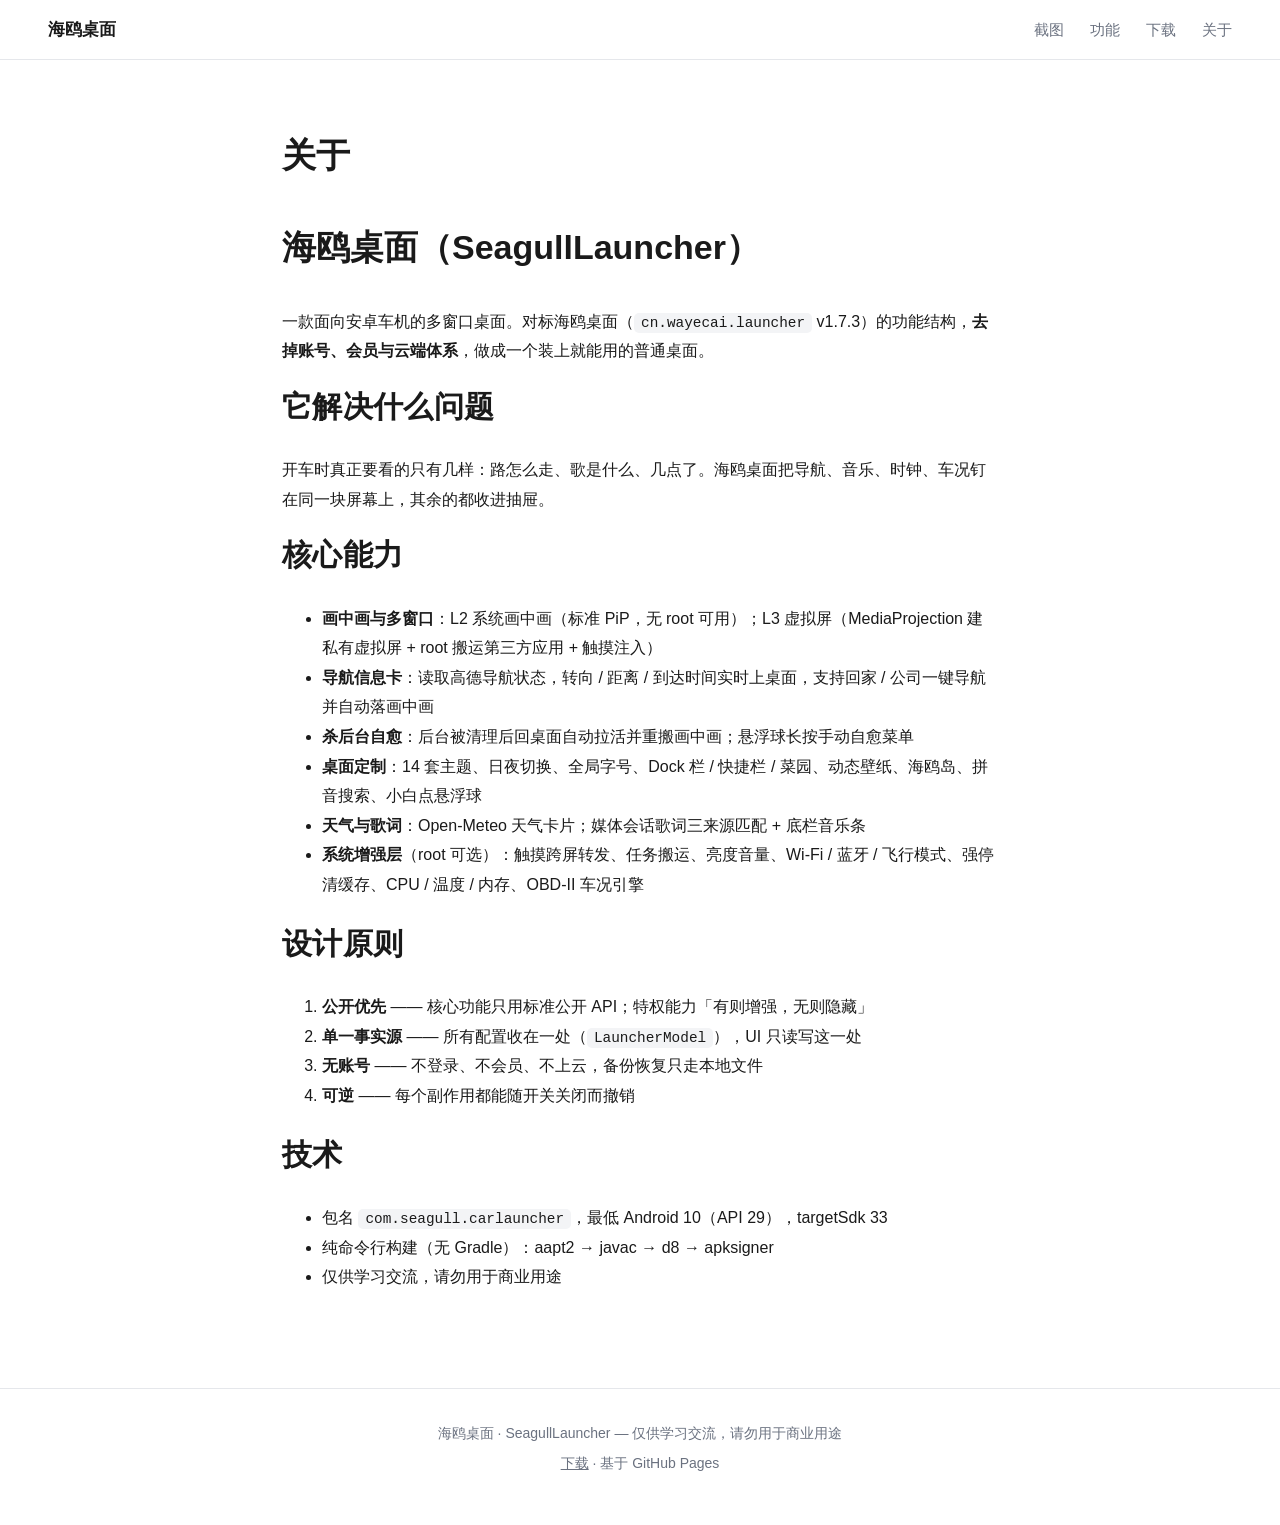
==== about/index.html @ 924c70ad "清理仓库链接：仓库转私密，仅保留 APK 下载直链；移动端 560px 适配" ====
<!DOCTYPE html>
<html lang="zh-CN">
<head>
  <meta charset="utf-8">
  <meta name="viewport" content="width=device-width, initial-scale=1, viewport-fit=cover">
  <title>关于 · 海鸥桌面</title>
  <meta name="description" content="海鸥桌面（SeagullLauncher）—— 安卓车机桌面启动器：高德画中画、导航信息卡、悬浮球自愈">
  <link rel="stylesheet" href="/css/style.css">
<meta name="generator" content="Hexo 8.1.2"></head>
<body>
  <nav class="topnav">
    <a class="brand" href="/">海鸥桌面</a>
    <div class="links">
      <a href="/#shots">截图</a>
      <a href="/#features">功能</a>
      <a href="/download/">下载</a>
      <a href="/about/">关于</a>
    </div>
  </nav>
  <main class="wrap">
    <article class="doc">
  <h1>关于</h1>
  <h1 id="海鸥桌面（SeagullLauncher）"><a href="#海鸥桌面（SeagullLauncher）" class="headerlink" title="海鸥桌面（SeagullLauncher）"></a>海鸥桌面（SeagullLauncher）</h1><p>一款面向安卓车机的多窗口桌面。对标海鸥桌面（<code>cn.wayecai.launcher</code> v1.7.3）的功能结构，<strong>去掉账号、会员与云端体系</strong>，做成一个装上就能用的普通桌面。</p>
<h2 id="它解决什么问题"><a href="#它解决什么问题" class="headerlink" title="它解决什么问题"></a>它解决什么问题</h2><p>开车时真正要看的只有几样：路怎么走、歌是什么、几点了。海鸥桌面把导航、音乐、时钟、车况钉在同一块屏幕上，其余的都收进抽屉。</p>
<h2 id="核心能力"><a href="#核心能力" class="headerlink" title="核心能力"></a>核心能力</h2><ul>
<li><strong>画中画与多窗口</strong>：L2 系统画中画（标准 PiP，无 root 可用）；L3 虚拟屏（MediaProjection 建私有虚拟屏 + root 搬运第三方应用 + 触摸注入）</li>
<li><strong>导航信息卡</strong>：读取高德导航状态，转向 &#x2F; 距离 &#x2F; 到达时间实时上桌面，支持回家 &#x2F; 公司一键导航并自动落画中画</li>
<li><strong>杀后台自愈</strong>：后台被清理后回桌面自动拉活并重搬画中画；悬浮球长按手动自愈菜单</li>
<li><strong>桌面定制</strong>：14 套主题、日夜切换、全局字号、Dock 栏 &#x2F; 快捷栏 &#x2F; 菜园、动态壁纸、海鸥岛、拼音搜索、小白点悬浮球</li>
<li><strong>天气与歌词</strong>：Open-Meteo 天气卡片；媒体会话歌词三来源匹配 + 底栏音乐条</li>
<li><strong>系统增强层</strong>（root 可选）：触摸跨屏转发、任务搬运、亮度音量、Wi-Fi &#x2F; 蓝牙 &#x2F; 飞行模式、强停清缓存、CPU &#x2F; 温度 &#x2F; 内存、OBD-II 车况引擎</li>
</ul>
<h2 id="设计原则"><a href="#设计原则" class="headerlink" title="设计原则"></a>设计原则</h2><ol>
<li><strong>公开优先</strong> —— 核心功能只用标准公开 API；特权能力「有则增强，无则隐藏」</li>
<li><strong>单一事实源</strong> —— 所有配置收在一处（<code>LauncherModel</code>），UI 只读写这一处</li>
<li><strong>无账号</strong> —— 不登录、不会员、不上云，备份恢复只走本地文件</li>
<li><strong>可逆</strong> —— 每个副作用都能随开关关闭而撤销</li>
</ol>
<h2 id="技术"><a href="#技术" class="headerlink" title="技术"></a>技术</h2><ul>
<li>包名 <code>com.seagull.carlauncher</code>，最低 Android 10（API 29），targetSdk 33</li>
<li>纯命令行构建（无 Gradle）：aapt2 → javac → d8 → apksigner</li>
<li>仅供学习交流，请勿用于商业用途</li>
</ul>

</article>

  </main>
  <footer class="foot">
    <p>海鸥桌面 · SeagullLauncher — 仅供学习交流，请勿用于商业用途</p>
    <p><a href="/download/">下载</a> · 基于 GitHub Pages</p>
  </footer>
</body>
</html>
---- css/style.css ----
/* 海鸥桌面官网 —— 仿纯纯写作官网的文档式排版 */
:root {
  --ink: #1a1a1a;
  --muted: #6b7280;
  --link: #2563eb;
  --line: #e5e7eb;
  --bg: #ffffff;
  --accent: #111827;
}
* { box-sizing: border-box; }
html { -webkit-text-size-adjust: 100%; }
body {
  margin: 0;
  background: var(--bg);
  color: var(--ink);
  font: 16px/1.85 -apple-system, BlinkMacSystemFont, "Segoe UI", "PingFang SC", "Hiragino Sans GB", "Microsoft YaHei", "Noto Sans CJK SC", sans-serif;
}

/* 顶栏 */
.topnav {
  position: sticky; top: 0; z-index: 50;
  display: flex; align-items: center; justify-content: space-between;
  padding: 14px clamp(16px, 5vw, 48px);
  background: rgba(255,255,255,.82);
  backdrop-filter: saturate(1.4) blur(12px);
  border-bottom: 1px solid var(--line);
}
.topnav .brand { font-weight: 700; font-size: 17px; color: var(--ink); text-decoration: none; }
.topnav .links { display: flex; gap: clamp(12px, 2.5vw, 26px); flex-wrap: wrap; }
.topnav .links a { color: var(--muted); text-decoration: none; font-size: 15px; }
.topnav .links a:hover { color: var(--ink); }

/* 主列 */
.wrap { max-width: 780px; margin: 0 auto; padding: clamp(28px, 6vw, 64px) clamp(16px, 4vw, 32px) 80px; }

/* Hero */
.hero h1 { font-size: clamp(38px, 7vw, 56px); margin: .2em 0; letter-spacing: .02em; }
.hero .tagline { font-size: clamp(18px, 3vw, 22px); color: var(--ink); margin: .4em 0 1em; font-weight: 600; }
.hero .sub { color: var(--muted); font-size: 16px; margin-bottom: 1.6em; }
.cta { display: flex; gap: 14px; flex-wrap: wrap; }
.btn {
  display: inline-block; padding: 12px 26px; border-radius: 10px;
  text-decoration: none; font-size: 16px; font-weight: 600;
  transition: transform .12s ease, box-shadow .12s ease;
}
.btn.primary { background: var(--accent); color: #fff; }
.btn.primary:hover { transform: translateY(-1px); box-shadow: 0 6px 18px rgba(17,24,39,.22); }
.btn.ghost { color: var(--ink); border: 1px solid var(--line); }
.btn.ghost:hover { border-color: var(--muted); }

/* 分节 */
section { margin-top: clamp(44px, 8vw, 84px); }
h2 { font-size: clamp(24px, 4vw, 30px); margin: 0 0 .7em; letter-spacing: .01em; }
h3 { font-size: 19px; margin: 1.8em 0 .5em; }
p { margin: .8em 0; }
a { color: var(--link); }
strong { font-weight: 650; }
ul.plain { padding-left: 1.2em; margin: .6em 0; }
ul.plain li { margin: .5em 0; }

/* 截图 */
figure { margin: 26px 0; }
figure img {
  width: 100%; height: auto; display: block;
  border-radius: 12px;
  border: 1px solid var(--line);
  box-shadow: 0 10px 30px rgba(17,24,39,.10);
}
figcaption { text-align: center; color: var(--muted); font-size: 14px; margin-top: 10px; }

/* 博客列表 */
ul.postlist { list-style: none; padding: 0; margin: .4em 0; }
ul.postlist li {
  display: flex; justify-content: space-between; gap: 16px; align-items: baseline;
  padding: 12px 0; border-bottom: 1px solid var(--line);
}
ul.postlist a { text-decoration: none; font-weight: 550; }
ul.postlist time { color: var(--muted); font-size: 14px; white-space: nowrap; }

/* 文档页（下载/关于/文章） */
.doc h1 { font-size: clamp(26px, 5vw, 34px); margin-top: 0; }
.doc .meta { color: var(--muted); font-size: 14px; }
.doc img { max-width: 100%; height: auto; border-radius: 10px; }
.doc table { border-collapse: collapse; width: 100%; }
.doc th, .doc td { border: 1px solid var(--line); padding: 8px 12px; text-align: left; }
.doc code { background: #f3f4f6; border-radius: 5px; padding: 2px 7px; font-size: 90%; }
.doc pre { background: #f8f9fb; border: 1px solid var(--line); border-radius: 10px; padding: 14px 16px; overflow-x: auto; }
.doc pre code { background: none; padding: 0; }
.doc blockquote { margin: 1em 0; padding: .2em 1em; border-left: 3px solid var(--line); color: var(--muted); }

/* 大下载按钮（下载页复用） */
.dl-big { margin: 2rem 0; text-align: center; }
.dl-btn {
  display: inline-block; padding: 1rem 2.6rem; font-size: 1.15rem; border-radius: 10px;
  background: var(--accent); color: #fff !important; text-decoration: none; font-weight: 600;
}
.dl-btn:hover { transform: translateY(-1px); box-shadow: 0 6px 18px rgba(17,24,39,.22); }

/* 页脚 */
.foot {
  border-top: 1px solid var(--line);
  padding: 28px clamp(16px, 5vw, 48px) 44px;
  color: var(--muted); font-size: 14px; text-align: center;
}
.foot p { margin: .3em 0; }
.foot a { color: var(--muted); }

@media (max-width: 560px) {
  .topnav { padding: 12px 16px; }
  .topnav .brand { font-size: 16px; }
  .topnav .links { gap: 14px; }
  .topnav .links a { font-size: 13.5px; }
  .hero h1 { font-size: 34px; }
  .hero .tagline { font-size: 17px; }
  .cta .btn { display: block; width: 100%; text-align: center; }
  ul.postlist li { flex-direction: column; gap: 2px; }
  .dl-btn { display: block; width: 100%; }
  figure { margin: 18px 0; }
  .foot { padding: 22px 16px 36px; }
}
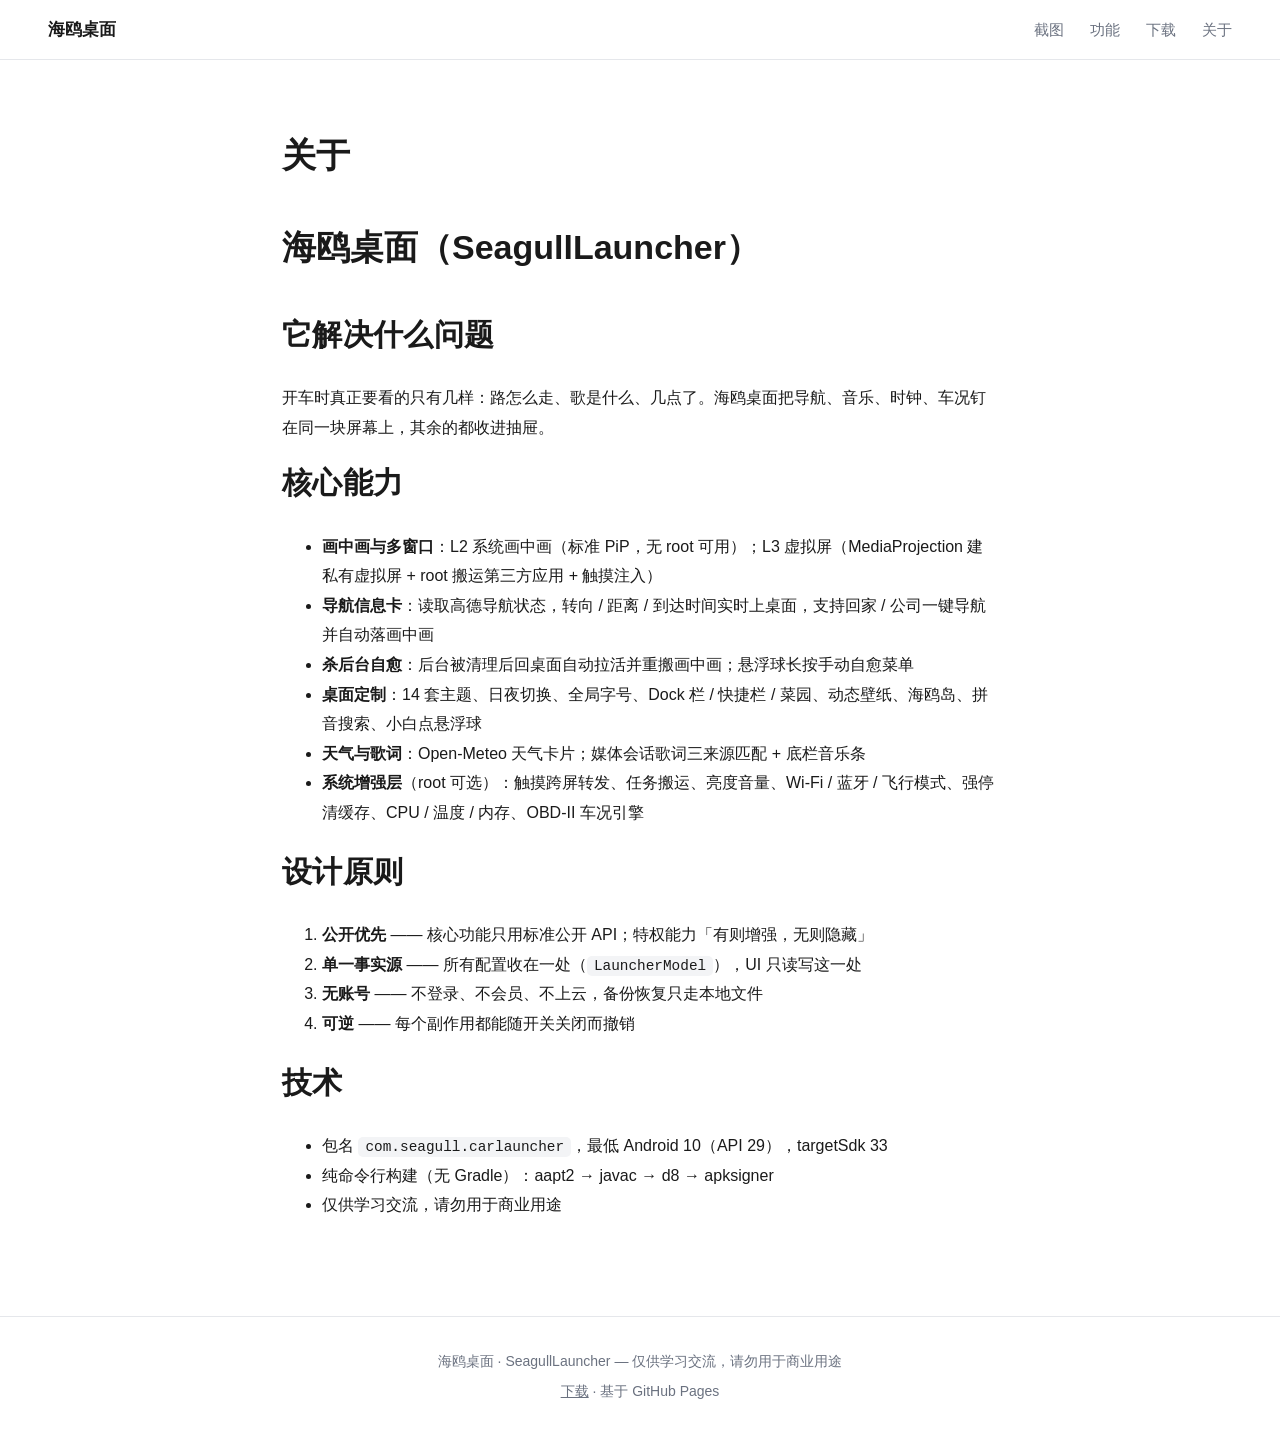
==== commit defe0d57: "删除对标海鸥桌面（cn.wayecai.launcher）的介绍语句" ====
--- a/about/index.html
+++ b/about/index.html
@@ -20,8 +20,7 @@
   <main class="wrap">
     <article class="doc">
   <h1>关于</h1>
-  <h1 id="海鸥桌面（SeagullLauncher）"><a href="#海鸥桌面（SeagullLauncher）" class="headerlink" title="海鸥桌面（SeagullLauncher）"></a>海鸥桌面（SeagullLauncher）</h1><p>一款面向安卓车机的多窗口桌面。对标海鸥桌面（<code>cn.wayecai.launcher</code> v1.7.3）的功能结构，<strong>去掉账号、会员与云端体系</strong>，做成一个装上就能用的普通桌面。</p>
-<h2 id="它解决什么问题"><a href="#它解决什么问题" class="headerlink" title="它解决什么问题"></a>它解决什么问题</h2><p>开车时真正要看的只有几样：路怎么走、歌是什么、几点了。海鸥桌面把导航、音乐、时钟、车况钉在同一块屏幕上，其余的都收进抽屉。</p>
+  <h1 id="海鸥桌面（SeagullLauncher）"><a href="#海鸥桌面（SeagullLauncher）" class="headerlink" title="海鸥桌面（SeagullLauncher）"></a>海鸥桌面（SeagullLauncher）</h1><h2 id="它解决什么问题"><a href="#它解决什么问题" class="headerlink" title="它解决什么问题"></a>它解决什么问题</h2><p>开车时真正要看的只有几样：路怎么走、歌是什么、几点了。海鸥桌面把导航、音乐、时钟、车况钉在同一块屏幕上，其余的都收进抽屉。</p>
 <h2 id="核心能力"><a href="#核心能力" class="headerlink" title="核心能力"></a>核心能力</h2><ul>
 <li><strong>画中画与多窗口</strong>：L2 系统画中画（标准 PiP，无 root 可用）；L3 虚拟屏（MediaProjection 建私有虚拟屏 + root 搬运第三方应用 + 触摸注入）</li>
 <li><strong>导航信息卡</strong>：读取高德导航状态，转向 &#x2F; 距离 &#x2F; 到达时间实时上桌面，支持回家 &#x2F; 公司一键导航并自动落画中画</li>
